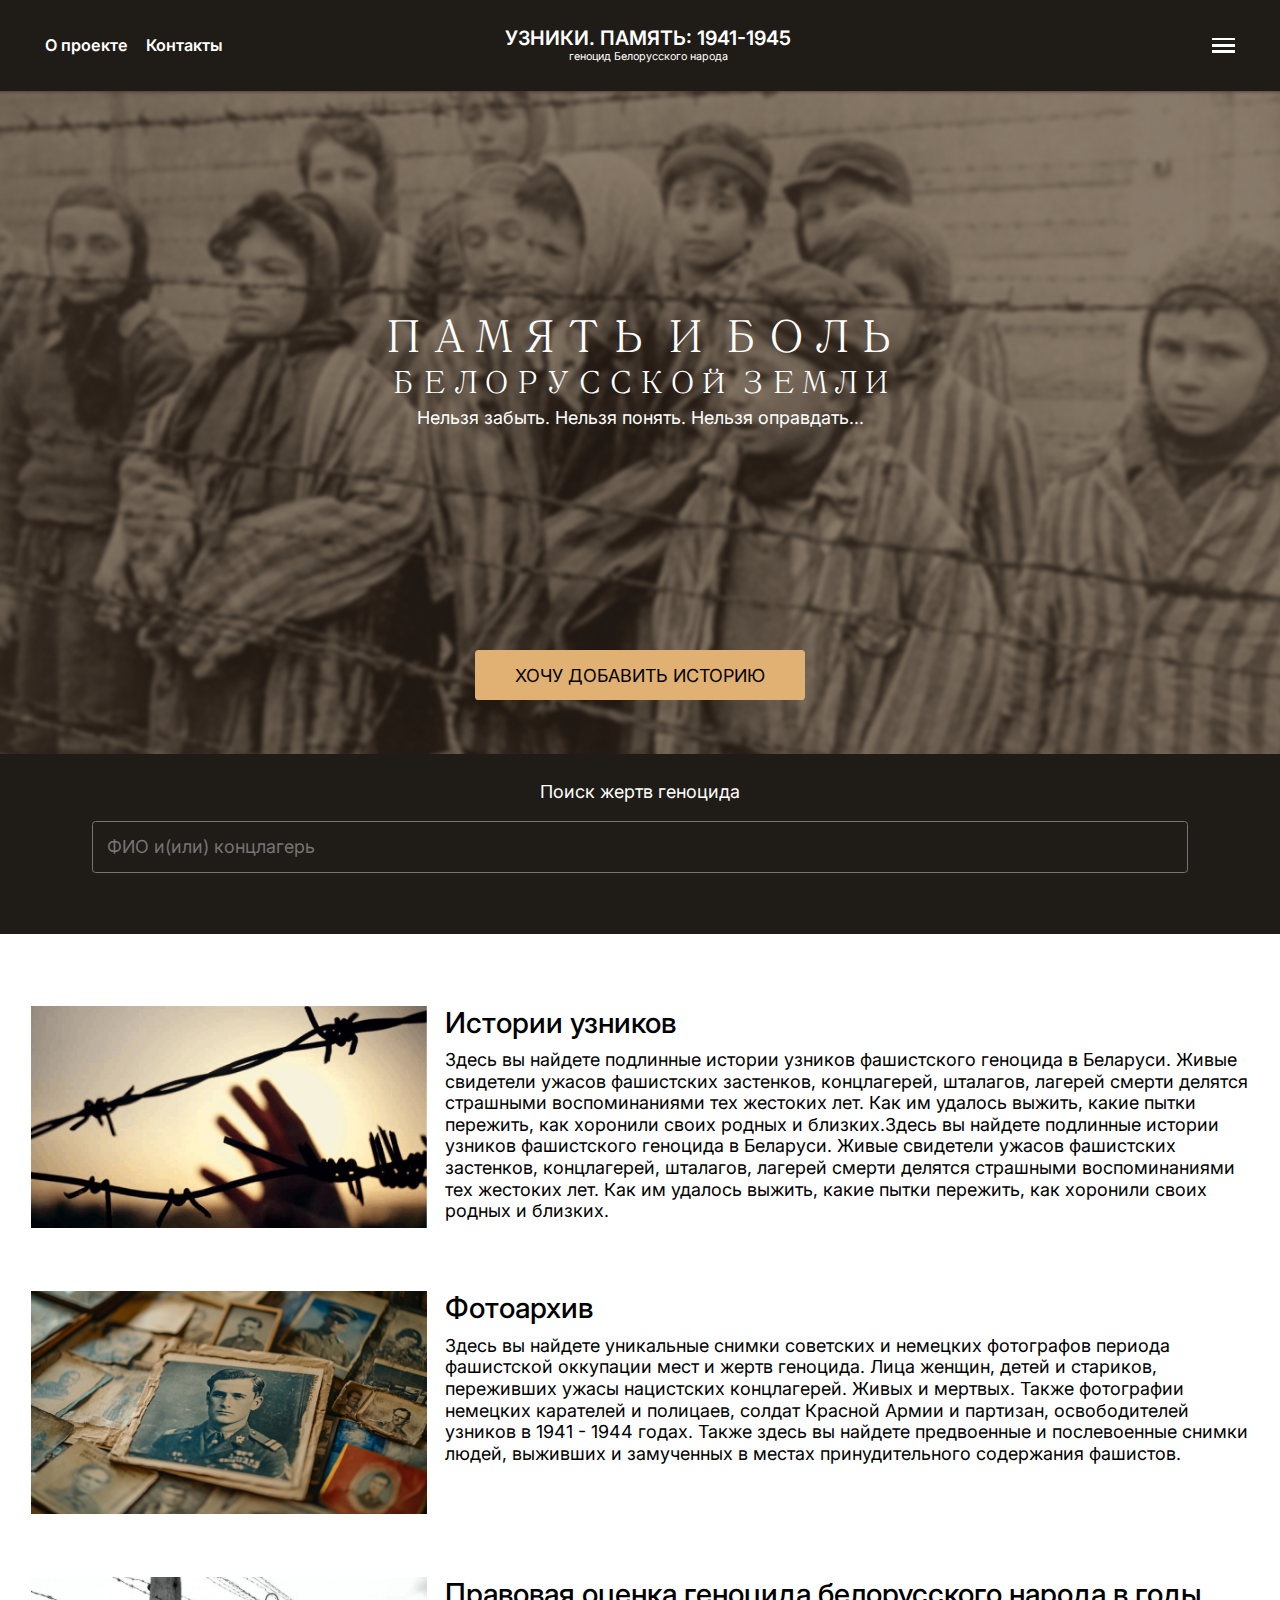
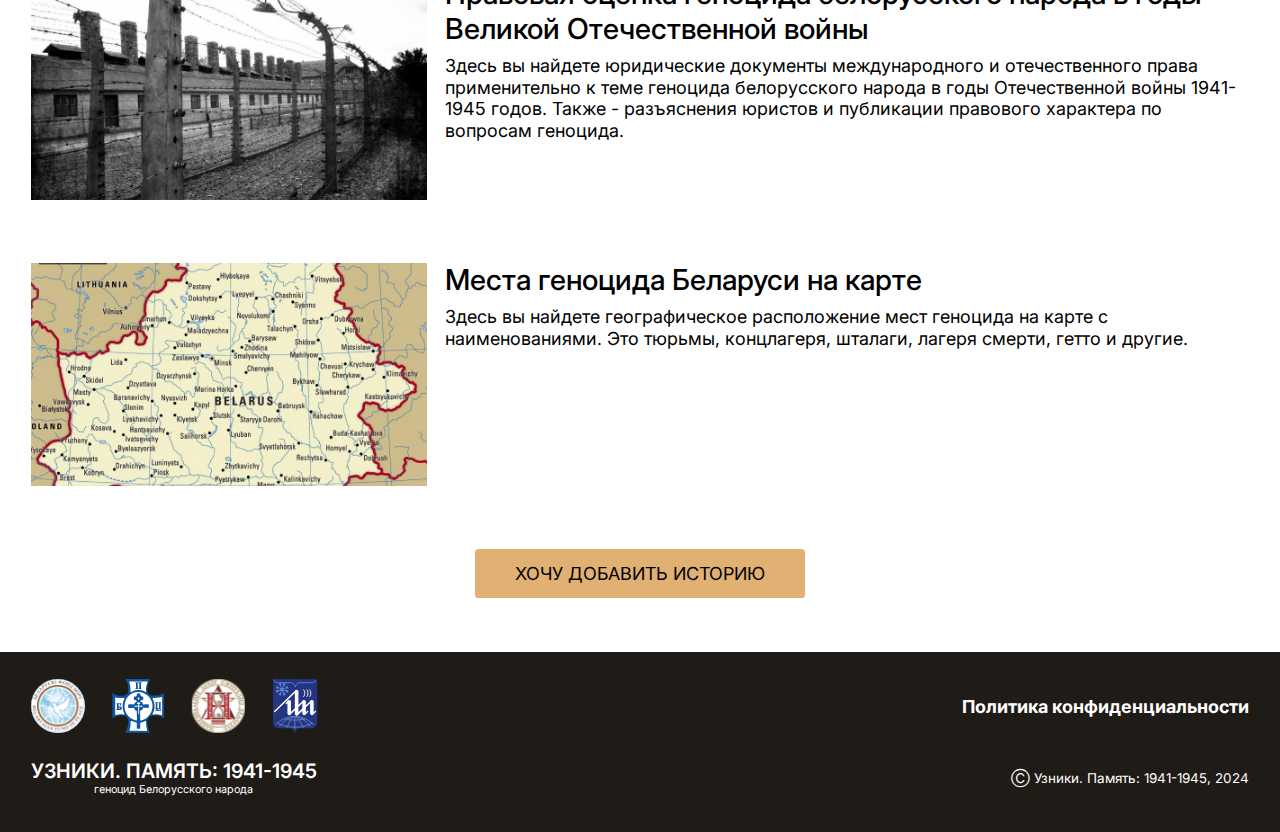
==== index.html @ b66f7d0d "style: Стилизована страница узника" ====
<!DOCTYPE html>
<html lang="ru">

<head>
    <meta charset="UTF-8">
    <meta name="viewport" content="width=device-width, initial-scale=1.0">
    <title>Узники</title>
    <link rel="stylesheet" href="styles/reset.css">
    <link rel="stylesheet" href="styles/index.css">
</head>

<body>
    <div id="menu" class="menu">
        <div class="menu__container container">
            <button id="menuButton_close" class="menu__menuButton menuButton" onclick="document.getElementById('menu').classList.remove('menu--opened')">
                <div></div>
                <div></div>
            </button>
            <nav class="menu__links">
                <a href="" class="links__item">Истории узников</a>
                <a href="" class="links__item">Фотоархив</a>
                <a href="" class="links__item">Места геноцида Беларуси на карте</a>
                <a href="" class="links__item">Правовая оценка геноцида белорусского народа в годы отечественной войны</a>
                <a href="" class="links__item links__item--mobileVisible">О проекте</a>
                <a href="" class="links__item links__item--mobileVisible">Контакты</a>
                <div class="button__container">
                    <button class="button">Хочу добавить историю</button>
                </div>
            </nav>
        </div>
    </div>
    <header>
        <div class="header__container container">
            <div class="header__links">
                <a href="" class="links__item links__item--mobileUnvisible">О проекте</a>
                <a href="" class="links__item links__item--mobileUnvisible">Контакты</a>
            </div>
            <a href="" class="header__logo logo">
                <div>УЗНИКИ. ПАМЯТЬ: 1941-1945</div>
                <div>геноцид Белорусского народа</div>
            </a>
            <button id="menuButton_open" class="header__menuButton menuButton" onclick="document.getElementById('menu').classList.add('menu--opened')">
                <div></div>
                <div></div>
                <div></div>
            </button>
        </div>
    </header>
    <main>
        <div class="main__container container">
            <div class="main__addStory">
                <div class="addStory__heading">
                    <p>Память и боль</p>
                    <p>белорусской земли</p>
                    <p>Нельзя забыть. Нельзя понять. Нельзя оправдать...</p>
                </div>
                <div class="button__container">
                    <button class="button">Хочу добавить историю</button>
                </div>
            </div>
            <form class="main__search">
                <label for="victimsSearch">Поиск жертв геноцида</label>
                <input type="text" name="victimsSearch" placeholder="ФИО и(или) концлагерь">
                <button type="submit">
                    <svg xmlns="http://www.w3.org/2000/svg" viewBox="0 0 29 27.84">
                        <path d="M22.8856 20.0324L29 25.9008L26.98 27.84L20.867 21.9702C18.5925 23.7206 15.7634 24.6727 12.8483 24.6687C5.75603 24.6687 0 19.1429 0 12.3344C0 5.52579 5.75603 0 12.8483 0C19.9405 0 25.6966 5.52579 25.6966 12.3344C25.7007 15.1329 24.709 17.8488 22.8856 20.0324ZM20.0219 19.0155C21.8337 17.2268 22.8455 14.8292 22.8414 12.3344C22.8414 7.03469 18.3688 2.74097 12.8483 2.74097C7.3278 2.74097 2.85517 7.03469 2.85517 12.3344C2.85517 17.634 7.3278 21.9277 12.8483 21.9277C15.4471 21.9317 17.9446 20.9603 19.8078 19.221L20.0219 19.0155Z" />
                    </svg>
                </button>
            </form>
            <div class="main__topics">
                <a href="" class="topics__topic">
                    <div class="topic__image">
                        <img src="images/topics/Stories.jpg" alt="Истории узников">
                    </div>
                    <div class="topic__text">
                        <div class="topic__heading">Истории узников</div>
                        <div class="topic__text">Здесь вы найдете подлинные истории узников фашистского геноцида в Беларуси. Живые свидетели ужасов фашистских застенков, концлагерей, шталагов, лагерей смерти делятся страшными воспоминаниями тех жестоких лет. Как им удалось выжить, какие пытки пережить, как хоронили своих родных и близких.Здесь вы найдете подлинные истории узников фашистского геноцида в Беларуси. Живые свидетели ужасов фашистских застенков, концлагерей, шталагов, лагерей смерти делятся страшными воспоминаниями тех жестоких лет. Как им удалось выжить, какие пытки пережить, как хоронили своих родных и близких.</div>
                    </div>
                </a>
                <a href="" class="topics__topic">
                    <div class="topic__image">
                        <img src="images/topics/Photos.jpg" alt="Истории узников">
                    </div>
                    <div class="topic__text">
                        <div class="topic__heading">Фотоархив</div>
                        <div class="topic__text">Здесь вы найдете уникальные снимки советских и немецких фотографов периода фашистской оккупации мест и жертв геноцида. Лица женщин, детей и стариков, переживших ужасы нацистских концлагерей. Живых и мертвых. Также фотографии немецких карателей и полицаев, солдат Красной Армии и партизан, освободителей узников в 1941 - 1944 годах. Также здесь вы найдете предвоенные и послевоенные снимки людей, выживших и замученных в местах принудительного содержания фашистов.</div>
                    </div>
                </a>
                <a href="" class="topics__topic">
                    <div class="topic__image">
                        <img src="images/topics/Assessment.jpg" alt="Истории узников">
                    </div>
                    <div class="topic__text">
                        <div class="topic__heading">Правовая оценка геноцида белорусского народа в годы Великой Отечественной войны</div>
                        <div class="topic__text">Здесь вы найдете юридические документы международного и отечественного права применительно к теме геноцида белорусского народа в годы Отечественной войны 1941-1945 годов. Также - разъяснения юристов и публикации правового характера по вопросам геноцида.</div>
                    </div>
                </a>
                <a href="" class="topics__topic">
                    <div class="topic__image">
                        <img src="images/topics/Places.jpg" alt="Истории узников">
                    </div>
                    <div class="topic__text">
                        <div class="topic__heading">Места геноцида Беларуси на карте</div>
                        <div class="topic__text">Здесь вы найдете географическое расположение мест геноцида на карте с наименованиями. Это тюрьмы, концлагеря, шталаги, лагеря смерти, гетто и другие.</div>
                    </div>
                </a>
                <div class="button__container">
                    <button class="button">Хочу добавить историю</button>
                </div>
            </div>
        </div>
    </main>
    <footer>
        <div class="footer__container container">
            <div class="footer__sponsors">
                <a href="" class="sponsor__item"><img src="images/sponsors/БФМ.svg" alt="БФМ" class="sponsor__image"></a>
                <a href="" class="sponsor__item"><img src="images/sponsors/БПЦ.svg" alt="БПЦ" class="sponsor__image"></a>
                <a href="" class="sponsor__item"><img src="images/sponsors/НАРБ.svg" alt="НАРБ" class="sponsor__image"></a>
                <a href="" class="sponsor__item"><img src="images/sponsors/БГУИР.svg" alt="БГУИР" class="sponsor__image"></a>
            </div>
            <a href="" class="footer__privacyPolicy">Политика конфиденциальности</a>
            <a href="" class="footer__logo logo">
                <div>УЗНИКИ. ПАМЯТЬ: 1941-1945</div>
                <div>геноцид Белорусского народа</div>
            </a>
            <div class="footer__copyright">Ⓒ Узники. Память: 1941-1945, 2024</div>
        </div>
    </footer>
</body>

</html>
---- styles/index.css ----
@font-face {
    font-family: 'Inter';
    font-style: normal;
    font-weight: 100 900;
    font-display: swap;
    src: url('../fonts/Inter-VariableFont.woff2') format('woff2');
    src: url('../fonts/Inter-VariableFont.woff2') format('woff');
    src: url('../fonts/Inter-VariableFont.woff2') format('truetype');
}

@font-face {
    font-family: 'Adobe Song Std';
    font-style: normal;
    font-weight: 300;
    font-display: swap;
    src: url('../fonts/AdobeSongStd-Light.woff2') format('woff2');
    src: url('../fonts/AdobeSongStd-Light.woff2') format('woff');
    src: url('../fonts/AdobeSongStd-Light.woff2') format('truetype');
}

:root {
    font-size: 20px;
    line-height: 1.2;
    font-family: "Inter", serif;
}

body {
    position: relative;
    display: flex;
    flex-direction: column;
}

.container {
    max-width: 1920px;
    margin: 0 auto;
}

.menu {
    position: fixed;
    z-index: 20;
    top: 0;
    left: 101vw;
    width: 100%;
    height: 100%;
    background-color: #1F1B16;
    transition: left 300ms;
    overflow-x: auto;
}

.menu--opened {
    left: 0;
}

.menu__container {
    position: relative;
    padding: 6.8rem 9rem;
    font-size: 1.6rem;
    font-weight: 600;
    text-transform: uppercase;
    color: #FFFFFF;
}

.menuButton {
    width: 2.25rem;
    height: 1.85rem;
    display: flex;
    flex-direction: column;
    justify-content: center;
    align-items: center;
    cursor: pointer;
}

.menuButton>div {
    background-color: #FFFFFF;
    transition: background-color 150ms;
}

.menuButton:hover>div {
    background-color: #E0B172;
}

.menu__menuButton {
    position: absolute;
    top: 1.6rem;
    right: 2rem;
}

.menu__menuButton>div {
    position: absolute;
    height: 0.15rem;
    width: 1.25rem;
}

.menu__menuButton>div:first-child {
    transform: rotate(45deg);
}

.menu__menuButton>div:last-child {
    transform: rotate(-45deg);
}

.menu__links {
    display: flex;
    flex-basis: 23%;
    flex-direction: column;
    row-gap: 0.5rem;
}

.menu__links .links__item {
    padding: 1rem;
}

.links__item--mobileVisible {
    display: none;
}

.button__container {
    display: flex;
    justify-content: center;
}

.menu__links .button__container {
    padding: 2.25rem 1rem 0 1rem;
    justify-content: start;
}

.button {
    padding: 0.8rem 2.2rem;
    font-size: 1rem;
    text-transform: uppercase;
    border-radius: 0.2rem;
    background-color: #E0B172;
    transition: background-color 150ms;
}

.button:hover {
    background-color: #FCA32B;
}

.links__item,
.logo,
.footer__privacyPolicy {
    transition: color 150ms;
}

.links__item:hover,
.logo:hover,
.footer__privacyPolicy:hover {
    color: #E0B172;
}

header {
    position: fixed;
    z-index: 10;
    width: 100%;
    background-color: #1F1B16;
}

.header__container {
    padding: 0 2rem;
    display: flex;
    justify-content: space-between;
    align-items: center;
    color: #FFFFFF;
}

.header__links {
    display: flex;
    justify-content: center;
    align-items: center;
    font-size: 0.9rem;
    font-weight: 600;
}

.header__links .links__item {
    padding: 0.5rem;
}

.logo {
    text-align: center;
}

.header__logo {
    padding: 1.5rem;
}

.logo>div:first-child {
    font-size: 1.1rem;
    font-weight: 600;
}

.logo>div:last-child {
    font-size: 0.6rem;
}

.header__menuButton {
    margin: 0 0 0 7.725rem;
    padding: 0.5rem;
    row-gap: 0.2rem;
}

.header__menuButton>div {
    height: 0.15rem;
    width: 100%;
}

main {
    flex-grow: 1;
}

.main__container {
    margin-top: 5.04rem;
    /* header height = 1.5rem + (1.1 + 0.6) * 1.2rem + 1.5rem = 5.04rem */
}

.main__addStory {
    height: calc(100vh - 13.14rem);
    /* .addStory height = 100vh - header height - .main__search height = 100vh - 1.5rem - (1.1 + 0.6) * 1.2rem - 1.5rem - 1.5rem - 1.2rem - 1rem - 0.05rem - 0.8rem - 1.2rem - 0.8rem - 0.05rem - 1.5rem = 100vh - 13.14rem */
    padding: 0 0 4rem 0;
    display: flex;
    flex-direction: column;
    background-image: url('../images/addStory_background.jpg');
    background-position: center;
    background-repeat: no-repeat;
    background-size: cover;
}

.addStory__heading {
    width: 100%;
    height: 100%;
    display: flex;
    flex-direction: column;
    justify-content: center;
    align-items: center;
    text-align: center;
    color: #FFFFFF;
}

.addStory__heading p:nth-child(1) {
    font-family: 'Adobe Song Std', serif;
    font-size: 2.5rem;
    font-weight: 300;
    text-transform: uppercase;
}

.addStory__heading p:nth-child(2) {
    font-family: 'Adobe Song Std', serif;
    font-size: 1.7rem;
    font-weight: 300;
    text-transform: uppercase;
}

.addStory__heading p:nth-child(3) {
    margin: 0.25rem 0 0 0;
    font-family: 'Inter', sans-serif;
}

.main__search {
    position: relative;
    padding: 1.5rem 2.5rem;
    display: flex;
    flex-direction: column;
    align-items: center;
    row-gap: 1rem;
    background-color: #1F1B16;
}

.main__search label {
    color: #FFFFFF;
}

.main__search input[type="text"] {
    width: 80%;
    padding: 0.8rem;
    font-size: 1rem;
    color: #FFFFFF;
    background-color: #1F1B16;
    border: 0.05rem solid #757575;
    border-radius: 0.2rem;
    transition: border-color 300ms;
}

.main__search input[type="text"]:focus {
    border-color: #FFFFFF;
}

.main__search input[type="submit"] svg {
    width: 1.25rem;
    height: 1.25rem;
}

.main__topics {
    padding: 5rem 2.5rem 4rem;
    display: flex;
    flex-direction: column;
    row-gap: 4rem;
}

.topic__image img {
    width: 100%;
    max-width: 22rem;
    aspect-ratio: 16 / 9;
    margin: 0 2rem 1rem 0;
    object-fit: cover;
    float: left;
}

.topics__topic:hover .topic__heading {
    text-decoration: underline;
}

.topic__heading {
    font-size: 1.6rem;
    font-weight: 500;
    margin: 0 0 1rem 0;
}

footer {
    background-color: #1F1B16;
}

.footer__container {
    padding: 1.5rem 2.5rem;
    display: grid;
    grid-template-rows: repeat(2, 1fr);
    grid-template-columns: repeat(2, 1fr);
    align-items: center;
    row-gap: 1rem;
    color: #FFFFFF;
}

.footer__sponsors {
    display: flex;
    column-gap: 1.5rem;
}

.sponsor__item:nth-child(1) {
    border-radius: 50%;
    background-color: #FFFFFF;
}

.sponsor__item {
    height: 3rem;
}

.sponsor__item img {
    height: 100%;
    object-fit: contain;
}

.footer__privacyPolicy {
    justify-self: end;
    text-align: end;
    font-weight: 700;
}

.footer__logo {
    justify-self: start;
}

.footer__copyright {
    justify-self: end;
    font-size: 0.75rem;
    text-align: end;
}

@media screen and (max-width: 1560px) {
    :root {
        font-size: 18px;
    }

    .menu__container {
        padding: 5.8rem 6rem;
        font-size: 1.4rem;
    }

    .menu__links {
        row-gap: 0.25rem;
    }

    .main__addStory {
        padding: 0 0 3rem 0;
    }

    .main__search {
        padding: 1.5rem 1.7rem;
    }

    .main__search input[type="text"] {
        width: 90%;
    }

    .main__topics {
        padding: 4rem 1.7rem 3rem;
        row-gap: 3rem;
    }

    .topic__image img {
        margin: 0 1rem 0.5rem 0;
    }

    .topic__heading {
        margin: 0 0 0.5rem 0;
    }

    .footer__container {
        padding: 1.5rem 1.7rem;
    }
}

@media screen and (max-width: 1024px) {
    :root {
        font-size: 16px;
    }

    .menu__container {
        padding: 4.8rem 3rem;
        font-size: 1.2rem;
    }

    .main__addStory {
        padding: 0 0 2.5rem 0;
    }

    .main__search {
        padding: 1.5rem 1rem;
    }

    .main__search input[type="text"] {
        width: 100%;
    }

    .menu__links {
        row-gap: 0;
    }

    .main__topics {
        padding: 2.5rem 1rem;
        row-gap: 2.5rem;
    }

    .footer__container {
        padding: 1.5rem 1rem;
    }
}

@media screen and (max-width: 768px) {
    .menu__container {
        padding: 3.8rem 0;
    }

    .header__links {
        width: 2.25rem;
    }

    .links__item--mobileVisible {
        display: block;
    }

    .links__item--mobileUnvisible {
        display: none;
    }

    .header__menuButton {
        margin: 0;
    }

    .topic__image {
        display: flex;
        justify-content: center;
    }

    .topic__image img {
        float: unset;
        margin: 0 0 0.5rem 0;
    }

    .topic__heading {
        margin: 0 0 0.5rem 0;
        text-align: center;
    }

    .footer__container {
        display: flex;
        flex-direction: column;
    }
}

@media screen and (max-width: 440px) {
    .main__container {
        margin: 6.24rem 0 0 0;
    }

    .main__addStory {
        height: calc(100vh - 14.34rem);
    }
}
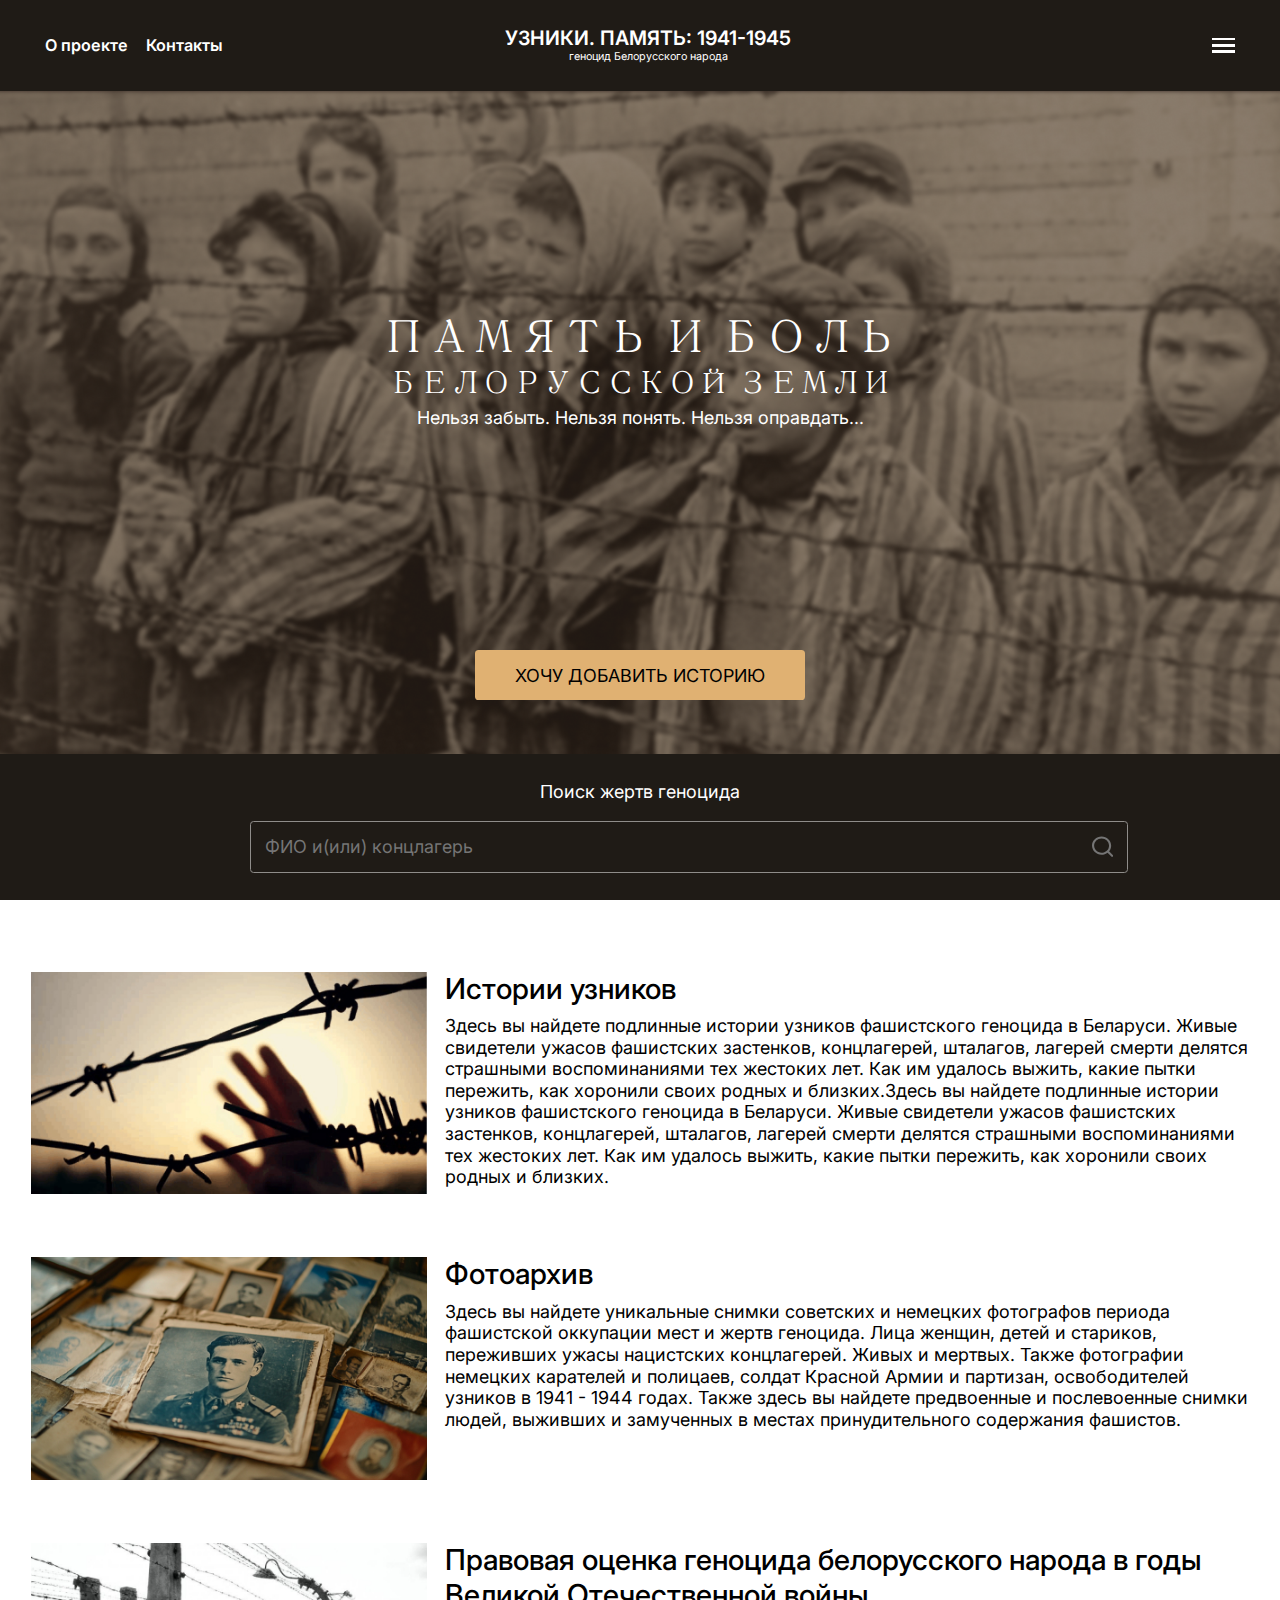
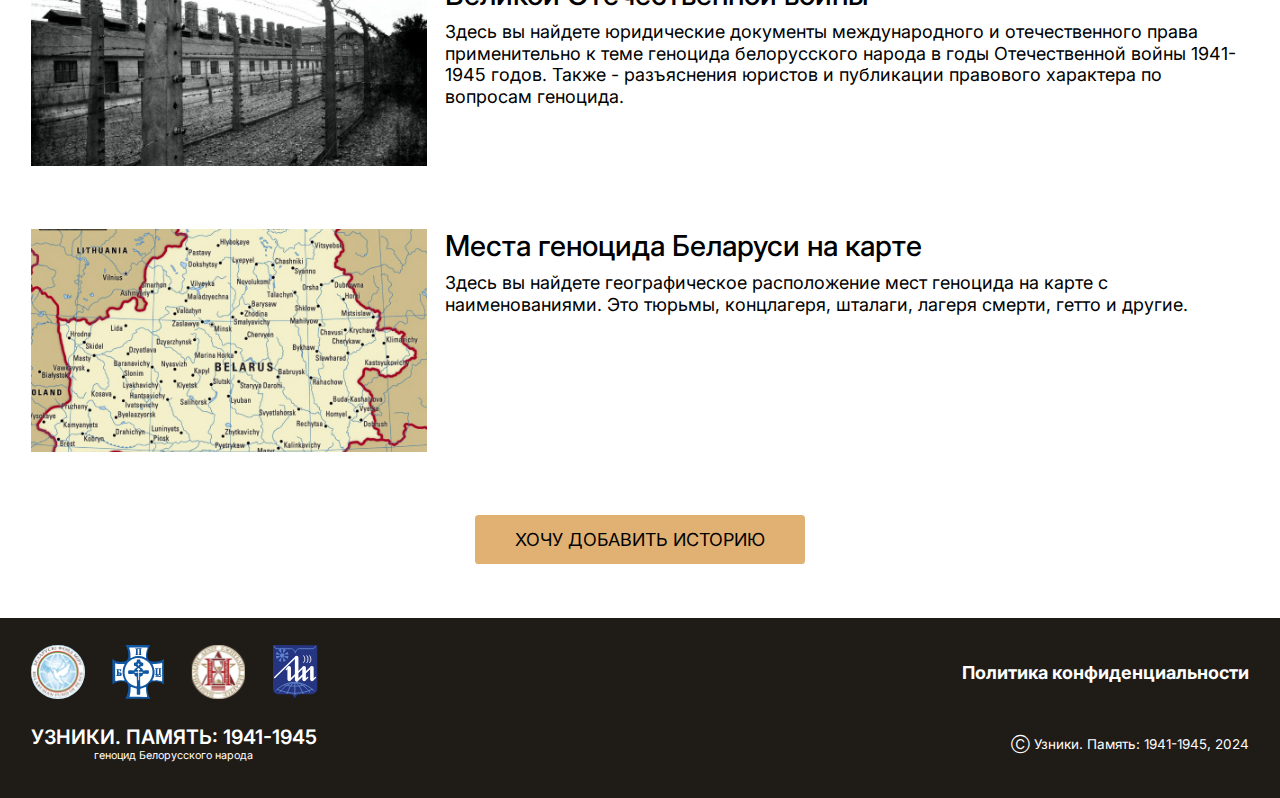
==== commit a5f21717: "feat: Добавлен блок загрузки фото в форме" ====
--- a/index.html
+++ b/index.html
@@ -7,6 +7,7 @@
     <title>Узники</title>
     <link rel="stylesheet" href="styles/reset.css">
     <link rel="stylesheet" href="styles/index.css">
+    <link rel="stylesheet" href="styles/default.css">
 </head>
 
 <body>
@@ -23,7 +24,7 @@
                 <a href="" class="links__item">Правовая оценка геноцида белорусского народа в годы отечественной войны</a>
                 <a href="" class="links__item links__item--mobileVisible">О проекте</a>
                 <a href="" class="links__item links__item--mobileVisible">Контакты</a>
-                <div class="button__container">
+                <div class="button-container">
                     <button class="button">Хочу добавить историю</button>
                 </div>
             </nav>
@@ -54,18 +55,20 @@
                     <p>белорусской земли</p>
                     <p>Нельзя забыть. Нельзя понять. Нельзя оправдать...</p>
                 </div>
-                <div class="button__container">
+                <div class="button-container">
                     <button class="button">Хочу добавить историю</button>
                 </div>
             </div>
             <form class="main__search">
                 <label for="victimsSearch">Поиск жертв геноцида</label>
-                <input type="text" name="victimsSearch" placeholder="ФИО и(или) концлагерь">
-                <button type="submit">
-                    <svg xmlns="http://www.w3.org/2000/svg" viewBox="0 0 29 27.84">
-                        <path d="M22.8856 20.0324L29 25.9008L26.98 27.84L20.867 21.9702C18.5925 23.7206 15.7634 24.6727 12.8483 24.6687C5.75603 24.6687 0 19.1429 0 12.3344C0 5.52579 5.75603 0 12.8483 0C19.9405 0 25.6966 5.52579 25.6966 12.3344C25.7007 15.1329 24.709 17.8488 22.8856 20.0324ZM20.0219 19.0155C21.8337 17.2268 22.8455 14.8292 22.8414 12.3344C22.8414 7.03469 18.3688 2.74097 12.8483 2.74097C7.3278 2.74097 2.85517 7.03469 2.85517 12.3344C2.85517 17.634 7.3278 21.9277 12.8483 21.9277C15.4471 21.9317 17.9446 20.9603 19.8078 19.221L20.0219 19.0155Z" />
-                    </svg>
-                </button>
+                <div class="search-container">
+                    <input class="textInput textInput--dark" type="text" name="victimsSearch" placeholder="ФИО и(или) концлагерь" style="padding-right:2.8rem;">
+                    <button type="submit">
+                        <svg xmlns="http://www.w3.org/2000/svg" viewBox="0 0 29 27.84">
+                            <path d="M22.8856 20.0324L29 25.9008L26.98 27.84L20.867 21.9702C18.5925 23.7206 15.7634 24.6727 12.8483 24.6687C5.75603 24.6687 0 19.1429 0 12.3344C0 5.52579 5.75603 0 12.8483 0C19.9405 0 25.6966 5.52579 25.6966 12.3344C25.7007 15.1329 24.709 17.8488 22.8856 20.0324ZM20.0219 19.0155C21.8337 17.2268 22.8455 14.8292 22.8414 12.3344C22.8414 7.03469 18.3688 2.74097 12.8483 2.74097C7.3278 2.74097 2.85517 7.03469 2.85517 12.3344C2.85517 17.634 7.3278 21.9277 12.8483 21.9277C15.4471 21.9317 17.9446 20.9603 19.8078 19.221L20.0219 19.0155Z" />
+                        </svg>
+                    </button>
+                </div>
             </form>
             <div class="main__topics">
                 <a href="" class="topics__topic">
@@ -104,7 +107,7 @@
                         <div class="topic__text">Здесь вы найдете географическое расположение мест геноцида на карте с наименованиями. Это тюрьмы, концлагеря, шталаги, лагеря смерти, гетто и другие.</div>
                     </div>
                 </a>
-                <div class="button__container">
+                <div class="button-container">
                     <button class="button">Хочу добавить историю</button>
                 </div>
             </div>
--- a/styles/index.css
+++ b/styles/index.css
@@ -114,12 +114,12 @@
     display: none;
 }
 
-.button__container {
+.button-container {
     display: flex;
     justify-content: center;
 }
 
-.menu__links .button__container {
+.menu__links .button-container {
     padding: 2.25rem 1rem 0 1rem;
     justify-content: start;
 }
@@ -130,6 +130,7 @@
     text-transform: uppercase;
     border-radius: 0.2rem;
     background-color: #E0B172;
+    cursor: pointer;
     transition: background-color 150ms;
 }
 
@@ -269,24 +270,55 @@
     color: #FFFFFF;
 }
 
-.main__search input[type="text"] {
+.search-container {
+    position: relative;
     width: 80%;
-    padding: 0.8rem;
+    display: flex;
+    justify-content: end;
+    align-items: center;
+}
+
+.textInput {
+    width: 100%;
+    padding: 0.8rem 0.8rem 0.8rem 0.8rem;
     font-size: 1rem;
+    border: 0.05rem solid #8F8D8A;
+    border-radius: 0.2rem;
+    resize: none;
+    transition: box-shadow 150ms;
+}
+
+.textInput--light {
+    color: #000000;
+    background-color: #FFFFFF;
+}
+
+.textInput--dark {
     color: #FFFFFF;
     background-color: #1F1B16;
-    border: 0.05rem solid #757575;
-    border-radius: 0.2rem;
-    transition: border-color 300ms;
-}
-
-.main__search input[type="text"]:focus {
-    border-color: #FFFFFF;
-}
-
-.main__search input[type="submit"] svg {
-    width: 1.25rem;
-    height: 1.25rem;
+}
+
+.textInput:focus {
+    box-shadow: 0 0 0 0.1rem #E0B172;
+}
+
+.search-container button[type="submit"] {
+    position: absolute;
+    right: 0;
+    height: 2.8rem;
+    width: 2.8rem;
+    padding: 0.8rem;
+}
+
+.search-container button[type="submit"]>svg {
+    height: 100%;
+    width: 100%;
+    fill: #757575;
+    transition: fill 150ms;
+}
+
+.search-container button[type="submit"]:hover>svg {
+    fill: #E0B172;
 }
 
 .main__topics {
@@ -494,4 +526,18 @@
     .main__addStory {
         height: calc(100vh - 14.34rem);
     }
+}
+
+h1 {
+    font-family: 'Adobe Song Std', serif;
+    font-size: 2.5rem;
+    font-weight: 300;
+    text-transform: uppercase;
+}
+
+h3 {
+    font-family: 'Inter', sans-serif;
+    font-size: 2rem;
+    font-weight: 300;
+    text-transform: uppercase;
 }--- a/styles/default.css
+++ b/styles/default.css
@@ -0,0 +1,39 @@
+.width-100per {
+    width: 100%;
+}
+
+.width-50per {
+    width: 50%;
+}
+
+.width-33per {
+    width: 33%;
+}
+
+.d-flex {
+    display: flex;
+}
+
+.align-items-center {
+    align-items: center;
+}
+
+.flex-column {
+    flex-direction: column;
+}
+
+.row-gap-0-75rem {
+    row-gap: 0.75rem;
+}
+
+.col-gap-1-0rem {
+    column-gap: 1rem;
+}
+
+.text-center {
+    text-align: center;
+}
+
+.text-red {
+    color: red;
+}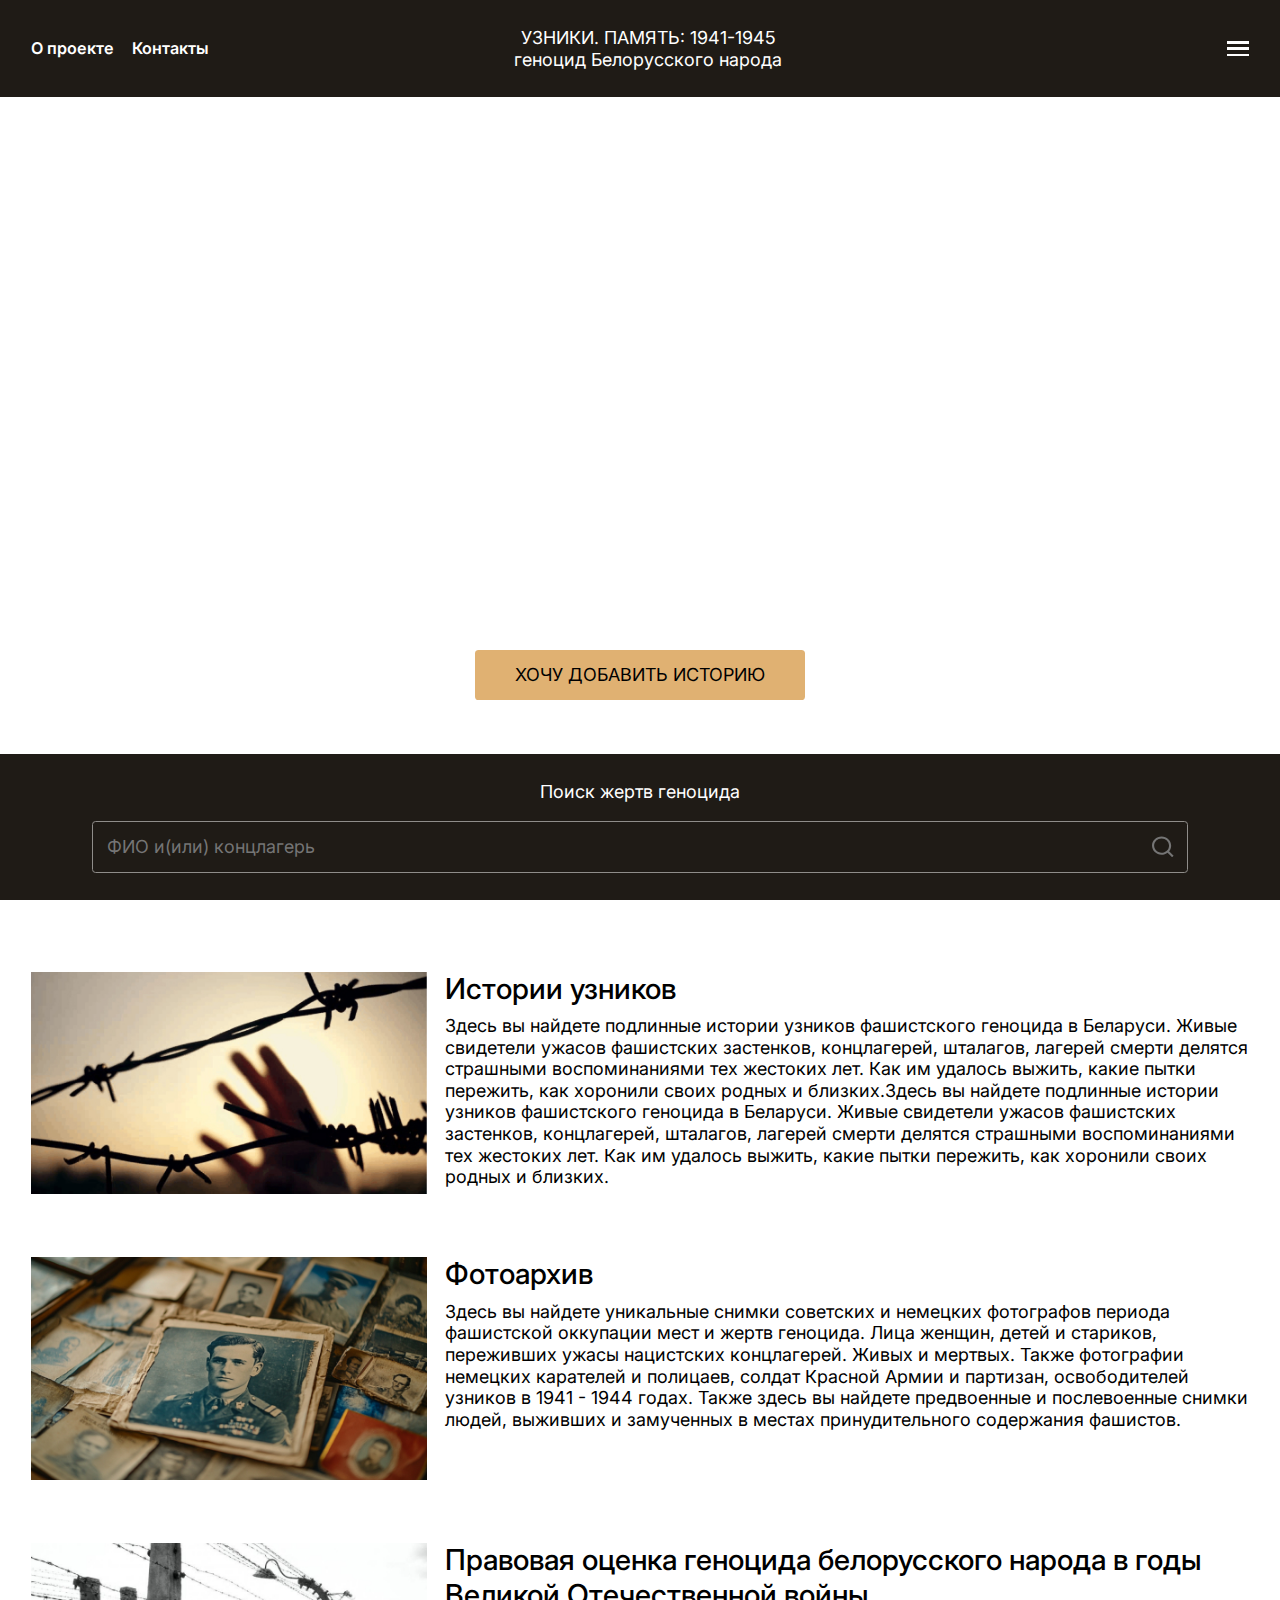
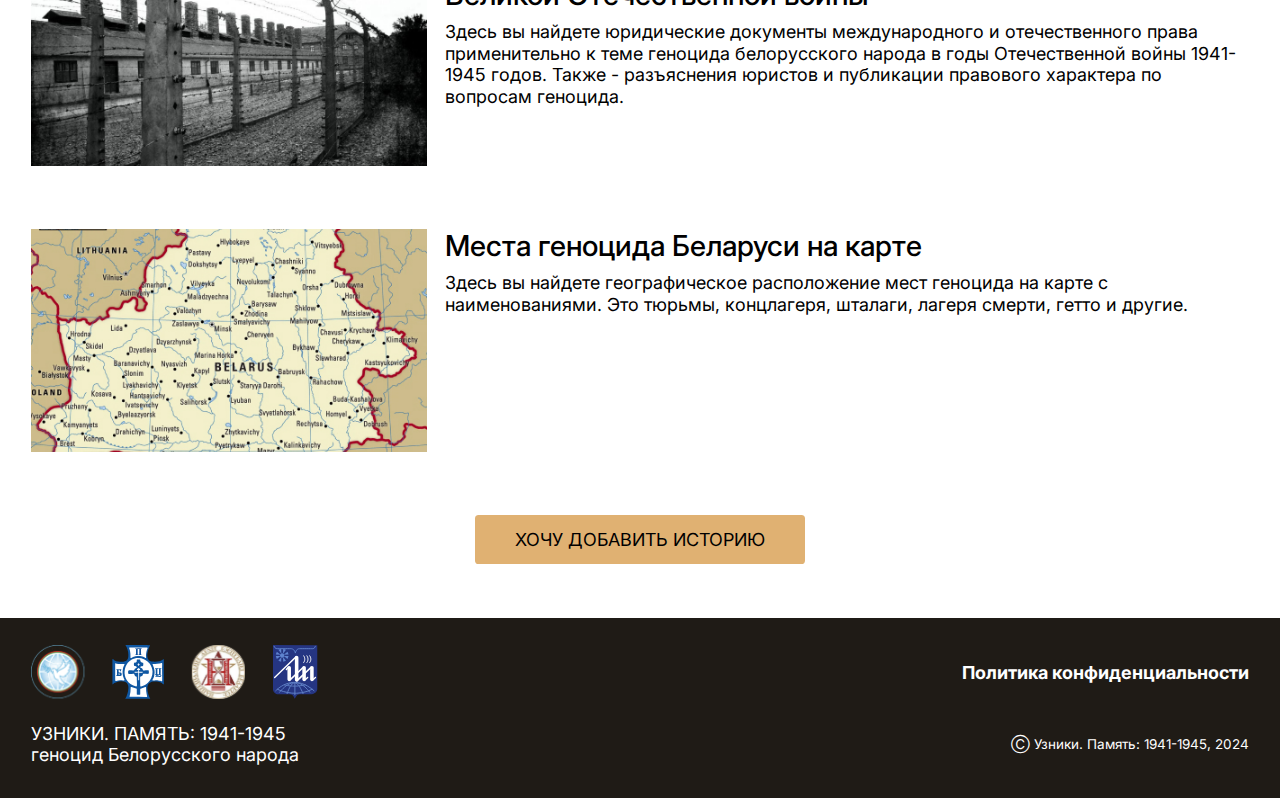
==== commit ff95a128: "style: Правки стилей" ====
--- a/index.html
+++ b/index.html
@@ -56,13 +56,13 @@
                     <p>Нельзя забыть. Нельзя понять. Нельзя оправдать...</p>
                 </div>
                 <div class="button-container">
-                    <button class="button">Хочу добавить историю</button>
+                    <a href="" class="button">Хочу добавить историю</a>
                 </div>
             </div>
             <form class="main__search">
                 <label for="victimsSearch">Поиск жертв геноцида</label>
                 <div class="search-container">
-                    <input class="textInput textInput--dark" type="text" name="victimsSearch" placeholder="ФИО и(или) концлагерь" style="padding-right:2.8rem;">
+                    <input class="textInput textInput--dark" type="text" name="victimsSearch" id="victimsSearch" placeholder="ФИО и(или) концлагерь" style="padding-right:2.8rem;">
                     <button type="submit">
                         <svg xmlns="http://www.w3.org/2000/svg" viewBox="0 0 29 27.84">
                             <path d="M22.8856 20.0324L29 25.9008L26.98 27.84L20.867 21.9702C18.5925 23.7206 15.7634 24.6727 12.8483 24.6687C5.75603 24.6687 0 19.1429 0 12.3344C0 5.52579 5.75603 0 12.8483 0C19.9405 0 25.6966 5.52579 25.6966 12.3344C25.7007 15.1329 24.709 17.8488 22.8856 20.0324ZM20.0219 19.0155C21.8337 17.2268 22.8455 14.8292 22.8414 12.3344C22.8414 7.03469 18.3688 2.74097 12.8483 2.74097C7.3278 2.74097 2.85517 7.03469 2.85517 12.3344C2.85517 17.634 7.3278 21.9277 12.8483 21.9277C15.4471 21.9317 17.9446 20.9603 19.8078 19.221L20.0219 19.0155Z" />
@@ -71,37 +71,29 @@
                 </div>
             </form>
             <div class="main__topics">
-                <a href="" class="topics__topic">
-                    <div class="topic__image">
-                        <img src="images/topics/Stories.jpg" alt="Истории узников">
-                    </div>
+                <a href="" class="topics__item">
+                    <img class="topic__image" src="images/topics/Stories.jpg" alt="Истории узников">
                     <div class="topic__text">
                         <div class="topic__heading">Истории узников</div>
                         <div class="topic__text">Здесь вы найдете подлинные истории узников фашистского геноцида в Беларуси. Живые свидетели ужасов фашистских застенков, концлагерей, шталагов, лагерей смерти делятся страшными воспоминаниями тех жестоких лет. Как им удалось выжить, какие пытки пережить, как хоронили своих родных и близких.Здесь вы найдете подлинные истории узников фашистского геноцида в Беларуси. Живые свидетели ужасов фашистских застенков, концлагерей, шталагов, лагерей смерти делятся страшными воспоминаниями тех жестоких лет. Как им удалось выжить, какие пытки пережить, как хоронили своих родных и близких.</div>
                     </div>
                 </a>
-                <a href="" class="topics__topic">
-                    <div class="topic__image">
-                        <img src="images/topics/Photos.jpg" alt="Истории узников">
-                    </div>
+                <a href="" class="topics__item">
+                    <img class="topic__image" src="images/topics/Photos.jpg" alt="Истории узников">
                     <div class="topic__text">
                         <div class="topic__heading">Фотоархив</div>
                         <div class="topic__text">Здесь вы найдете уникальные снимки советских и немецких фотографов периода фашистской оккупации мест и жертв геноцида. Лица женщин, детей и стариков, переживших ужасы нацистских концлагерей. Живых и мертвых. Также фотографии немецких карателей и полицаев, солдат Красной Армии и партизан, освободителей узников в 1941 - 1944 годах. Также здесь вы найдете предвоенные и послевоенные снимки людей, выживших и замученных в местах принудительного содержания фашистов.</div>
                     </div>
                 </a>
-                <a href="" class="topics__topic">
-                    <div class="topic__image">
-                        <img src="images/topics/Assessment.jpg" alt="Истории узников">
-                    </div>
+                <a href="" class="topics__item">
+                    <img class="topic__image" src="images/topics/Assessment.jpg" alt="Истории узников">
                     <div class="topic__text">
                         <div class="topic__heading">Правовая оценка геноцида белорусского народа в годы Великой Отечественной войны</div>
                         <div class="topic__text">Здесь вы найдете юридические документы международного и отечественного права применительно к теме геноцида белорусского народа в годы Отечественной войны 1941-1945 годов. Также - разъяснения юристов и публикации правового характера по вопросам геноцида.</div>
                     </div>
                 </a>
-                <a href="" class="topics__topic">
-                    <div class="topic__image">
-                        <img src="images/topics/Places.jpg" alt="Истории узников">
-                    </div>
+                <a href="" class="topics__item">
+                    <img class="topic__image" src="images/topics/Places.jpg" alt="Истории узников">
                     <div class="topic__text">
                         <div class="topic__heading">Места геноцида Беларуси на карте</div>
                         <div class="topic__text">Здесь вы найдете географическое расположение мест геноцида на карте с наименованиями. Это тюрьмы, концлагеря, шталаги, лагеря смерти, гетто и другие.</div>
--- a/styles/index.css
+++ b/styles/index.css
@@ -9,13 +9,13 @@
 }
 
 @font-face {
-    font-family: 'Adobe Song Std';
+    font-family: 'Bona Nova';
     font-style: normal;
     font-weight: 300;
     font-display: swap;
-    src: url('../fonts/AdobeSongStd-Light.woff2') format('woff2');
-    src: url('../fonts/AdobeSongStd-Light.woff2') format('woff');
-    src: url('../fonts/AdobeSongStd-Light.woff2') format('truetype');
+    src: url('../fonts/BonaNova-Regular.woff2') format('woff2');
+    src: url('../fonts/BonaNova-Regular.woff2') format('woff');
+    src: url('../fonts/BonaNova-Regular.woff2') format('truetype');
 }
 
 :root {
@@ -28,6 +28,27 @@
     position: relative;
     display: flex;
     flex-direction: column;
+}
+
+h1 {
+    font-family: 'Bona Nova', serif;
+    font-size: 2rem;
+    font-weight: 300;
+    text-transform: uppercase;
+}
+
+h2 {
+    font-family: 'Inter', sans-serif;
+    font-size: 1.8rem;
+    font-weight: 300;
+    text-transform: uppercase;
+}
+
+h3 {
+    font-family: 'Inter', sans-serif;
+    font-size: 1.6rem;
+    font-weight: 300;
+    text-transform: uppercase;
 }
 
 .container {
@@ -126,8 +147,12 @@
 
 .button {
     padding: 0.8rem 2.2rem;
+    font-family: 'Inter', sans-serif;
     font-size: 1rem;
+    font-weight: 400;
     text-transform: uppercase;
+    white-space: nowrap;
+    color: #000000;
     border-radius: 0.2rem;
     background-color: #E0B172;
     cursor: pointer;
@@ -135,7 +160,7 @@
 }
 
 .button:hover {
-    background-color: #FCA32B;
+    background-color: #FFD59D;
 }
 
 .links__item,
@@ -185,12 +210,12 @@
     padding: 1.5rem;
 }
 
-.logo>div:first-child {
+.logo>p:nth-child(1) {
     font-size: 1.1rem;
     font-weight: 600;
 }
 
-.logo>div:last-child {
+.logo>p:nth-child(2) {
     font-size: 0.6rem;
 }
 
@@ -220,7 +245,7 @@
     padding: 0 0 4rem 0;
     display: flex;
     flex-direction: column;
-    background-image: url('../images/addStory_background.jpg');
+    background-image: url('../images/index/heading/heading.jpg');
     background-position: center;
     background-repeat: no-repeat;
     background-size: cover;
@@ -237,22 +262,24 @@
     color: #FFFFFF;
 }
 
-.addStory__heading p:nth-child(1) {
-    font-family: 'Adobe Song Std', serif;
-    font-size: 2.5rem;
+.addStory__heading p:nth-child(1),
+.addStory__heading p:nth-child(2) {
+    font-family: 'Bona Nova', serif;
     font-weight: 300;
     text-transform: uppercase;
+    letter-spacing: 0.07em;
+}
+
+.addStory__heading p:nth-child(1) {
+    font-size: 3.2rem;
 }
 
 .addStory__heading p:nth-child(2) {
-    font-family: 'Adobe Song Std', serif;
-    font-size: 1.7rem;
-    font-weight: 300;
-    text-transform: uppercase;
+    font-size: 2rem;
 }
 
 .addStory__heading p:nth-child(3) {
-    margin: 0.25rem 0 0 0;
+    margin: 2rem 0 0 0;
     font-family: 'Inter', sans-serif;
 }
 
@@ -284,7 +311,7 @@
     font-size: 1rem;
     border: 0.05rem solid #8F8D8A;
     border-radius: 0.2rem;
-    resize: none;
+    resize: vertical;
     transition: box-shadow 150ms;
 }
 
@@ -300,6 +327,10 @@
 
 .textInput:focus {
     box-shadow: 0 0 0 0.1rem #E0B172;
+}
+
+.search-container .textInput {
+    padding-right: 2.8rem;
 }
 
 .search-container button[type="submit"] {
@@ -328,16 +359,17 @@
     row-gap: 4rem;
 }
 
-.topic__image img {
+.topic__image {
     width: 100%;
     max-width: 22rem;
+    display: block;
     aspect-ratio: 16 / 9;
     margin: 0 2rem 1rem 0;
     object-fit: cover;
     float: left;
 }
 
-.topics__topic:hover .topic__heading {
+.topics__item:hover .topic__heading {
     text-decoration: underline;
 }
 
@@ -366,11 +398,6 @@
     column-gap: 1.5rem;
 }
 
-.sponsor__item:nth-child(1) {
-    border-radius: 50%;
-    background-color: #FFFFFF;
-}
-
 .sponsor__item {
     height: 3rem;
 }
@@ -388,6 +415,7 @@
 
 .footer__logo {
     justify-self: start;
+    text-align: left;
 }
 
 .footer__copyright {
@@ -410,6 +438,10 @@
         row-gap: 0.25rem;
     }
 
+    .header__container {
+        padding: 0 1.2rem;
+    }
+
     .main__addStory {
         padding: 0 0 3rem 0;
     }
@@ -418,7 +450,7 @@
         padding: 1.5rem 1.7rem;
     }
 
-    .main__search input[type="text"] {
+    .search-container {
         width: 90%;
     }
 
@@ -427,7 +459,7 @@
         row-gap: 3rem;
     }
 
-    .topic__image img {
+    .topic__image {
         margin: 0 1rem 0.5rem 0;
     }
 
@@ -450,6 +482,10 @@
         font-size: 1.2rem;
     }
 
+    .header__container {
+        padding: 0 0.5rem;
+    }
+
     .main__addStory {
         padding: 0 0 2.5rem 0;
     }
@@ -458,7 +494,7 @@
         padding: 1.5rem 1rem;
     }
 
-    .main__search input[type="text"] {
+    .search-container {
         width: 100%;
     }
 
@@ -498,13 +534,8 @@
     }
 
     .topic__image {
-        display: flex;
-        justify-content: center;
-    }
-
-    .topic__image img {
         float: unset;
-        margin: 0 0 0.5rem 0;
+        margin: 0 auto 0.5rem auto;
     }
 
     .topic__heading {
@@ -516,28 +547,4 @@
         display: flex;
         flex-direction: column;
     }
-}
-
-@media screen and (max-width: 440px) {
-    .main__container {
-        margin: 6.24rem 0 0 0;
-    }
-
-    .main__addStory {
-        height: calc(100vh - 14.34rem);
-    }
-}
-
-h1 {
-    font-family: 'Adobe Song Std', serif;
-    font-size: 2.5rem;
-    font-weight: 300;
-    text-transform: uppercase;
-}
-
-h3 {
-    font-family: 'Inter', sans-serif;
-    font-size: 2rem;
-    font-weight: 300;
-    text-transform: uppercase;
 }--- a/styles/default.css
+++ b/styles/default.css
@@ -8,6 +8,10 @@
 
 .width-33per {
     width: 33%;
+}
+
+.mt-0-25rem {
+    margin-top: 0.25rem;
 }
 
 .d-flex {
@@ -26,6 +30,10 @@
     row-gap: 0.75rem;
 }
 
+.row-gap-1-25rem {
+    row-gap: 1.25rem;
+}
+
 .col-gap-1-0rem {
     column-gap: 1rem;
 }
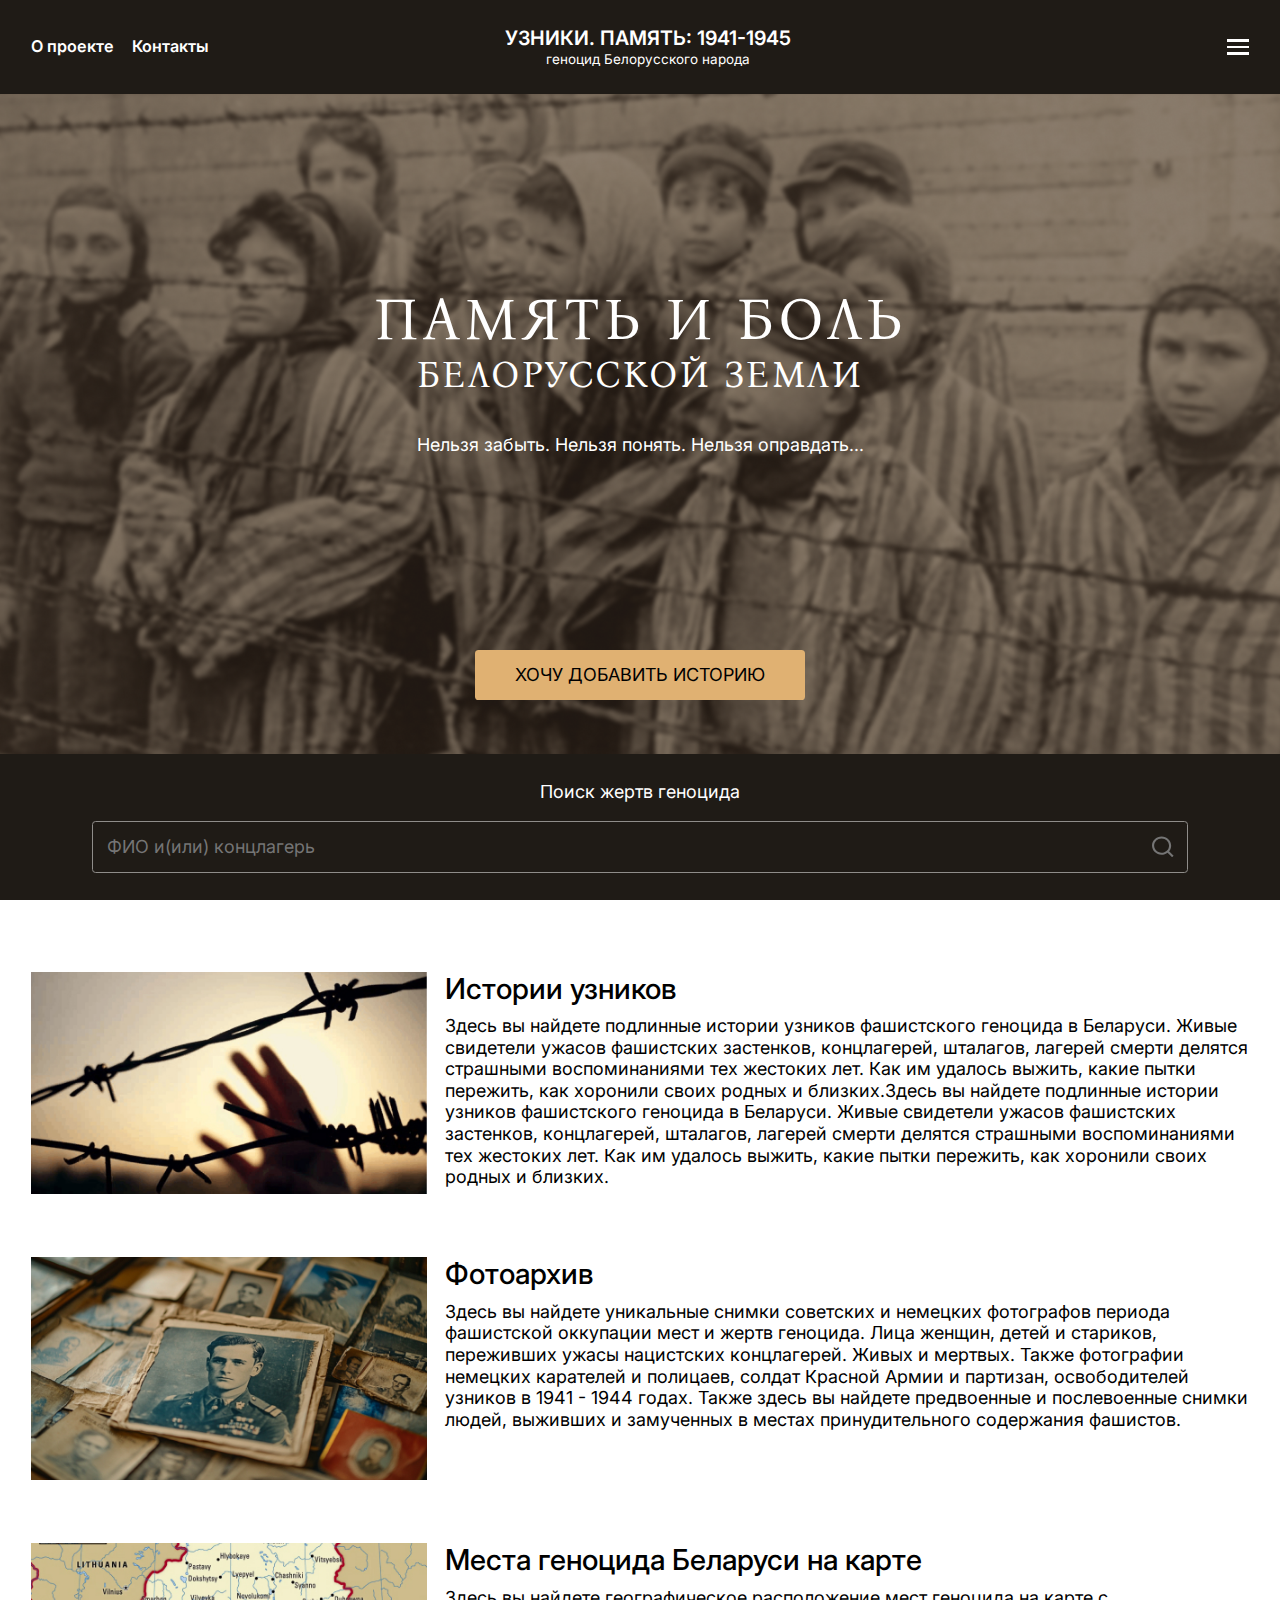
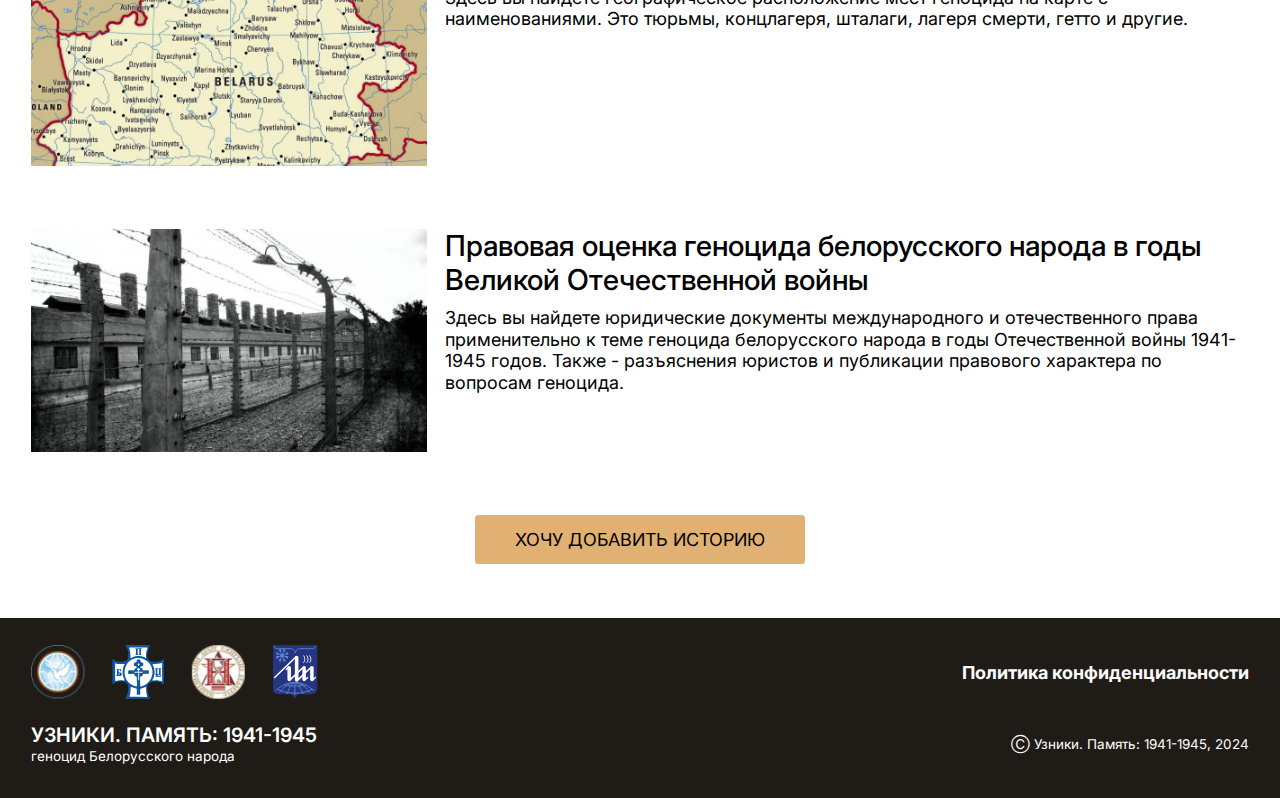
==== commit 4ecf7218: "[UZX-17] style: Увеличен размер шрифта второй строки лого" ====
--- a/index.html
+++ b/index.html
@@ -37,8 +37,8 @@
                 <a href="" class="links__item links__item--mobileUnvisible">Контакты</a>
             </div>
             <a href="" class="header__logo logo">
-                <div>УЗНИКИ. ПАМЯТЬ: 1941-1945</div>
-                <div>геноцид Белорусского народа</div>
+                <p>УЗНИКИ. ПАМЯТЬ: 1941-1945</p>
+                <p>геноцид Белорусского народа</p>
             </a>
             <button id="menuButton_open" class="header__menuButton menuButton" onclick="document.getElementById('menu').classList.add('menu--opened')">
                 <div></div>
@@ -72,31 +72,31 @@
             </form>
             <div class="main__topics">
                 <a href="" class="topics__item">
-                    <img class="topic__image" src="images/topics/Stories.jpg" alt="Истории узников">
+                    <img class="topic__image" src="images/index/topics/Stories.jpg" alt="Истории узников">
                     <div class="topic__text">
                         <div class="topic__heading">Истории узников</div>
                         <div class="topic__text">Здесь вы найдете подлинные истории узников фашистского геноцида в Беларуси. Живые свидетели ужасов фашистских застенков, концлагерей, шталагов, лагерей смерти делятся страшными воспоминаниями тех жестоких лет. Как им удалось выжить, какие пытки пережить, как хоронили своих родных и близких.Здесь вы найдете подлинные истории узников фашистского геноцида в Беларуси. Живые свидетели ужасов фашистских застенков, концлагерей, шталагов, лагерей смерти делятся страшными воспоминаниями тех жестоких лет. Как им удалось выжить, какие пытки пережить, как хоронили своих родных и близких.</div>
                     </div>
                 </a>
                 <a href="" class="topics__item">
-                    <img class="topic__image" src="images/topics/Photos.jpg" alt="Истории узников">
+                    <img class="topic__image" src="images/index/topics/Albums.jpg" alt="Истории узников">
                     <div class="topic__text">
                         <div class="topic__heading">Фотоархив</div>
                         <div class="topic__text">Здесь вы найдете уникальные снимки советских и немецких фотографов периода фашистской оккупации мест и жертв геноцида. Лица женщин, детей и стариков, переживших ужасы нацистских концлагерей. Живых и мертвых. Также фотографии немецких карателей и полицаев, солдат Красной Армии и партизан, освободителей узников в 1941 - 1944 годах. Также здесь вы найдете предвоенные и послевоенные снимки людей, выживших и замученных в местах принудительного содержания фашистов.</div>
                     </div>
                 </a>
                 <a href="" class="topics__item">
-                    <img class="topic__image" src="images/topics/Assessment.jpg" alt="Истории узников">
+                    <img class="topic__image" src="images/index/topics/Camps.jpg" alt="Истории узников">
+                    <div class="topic__text">
+                        <div class="topic__heading">Места геноцида Беларуси на карте</div>
+                        <div class="topic__text">Здесь вы найдете географическое расположение мест геноцида на карте с наименованиями. Это тюрьмы, концлагеря, шталаги, лагеря смерти, гетто и другие.</div>
+                    </div>
+                </a>
+                <a href="" class="topics__item">
+                    <img class="topic__image" src="images/index/topics/Pravo.jpg" alt="Истории узников">
                     <div class="topic__text">
                         <div class="topic__heading">Правовая оценка геноцида белорусского народа в годы Великой Отечественной войны</div>
                         <div class="topic__text">Здесь вы найдете юридические документы международного и отечественного права применительно к теме геноцида белорусского народа в годы Отечественной войны 1941-1945 годов. Также - разъяснения юристов и публикации правового характера по вопросам геноцида.</div>
-                    </div>
-                </a>
-                <a href="" class="topics__item">
-                    <img class="topic__image" src="images/topics/Places.jpg" alt="Истории узников">
-                    <div class="topic__text">
-                        <div class="topic__heading">Места геноцида Беларуси на карте</div>
-                        <div class="topic__text">Здесь вы найдете географическое расположение мест геноцида на карте с наименованиями. Это тюрьмы, концлагеря, шталаги, лагеря смерти, гетто и другие.</div>
                     </div>
                 </a>
                 <div class="button-container">
@@ -108,15 +108,15 @@
     <footer>
         <div class="footer__container container">
             <div class="footer__sponsors">
-                <a href="" class="sponsor__item"><img src="images/sponsors/БФМ.svg" alt="БФМ" class="sponsor__image"></a>
-                <a href="" class="sponsor__item"><img src="images/sponsors/БПЦ.svg" alt="БПЦ" class="sponsor__image"></a>
-                <a href="" class="sponsor__item"><img src="images/sponsors/НАРБ.svg" alt="НАРБ" class="sponsor__image"></a>
-                <a href="" class="sponsor__item"><img src="images/sponsors/БГУИР.svg" alt="БГУИР" class="sponsor__image"></a>
+                <a href="" class="sponsor__item"><img src="images/footer/BFM.svg" alt="БФМ" class="sponsor__image"></a>
+                <a href="" class="sponsor__item"><img src="images/footer/BPC.svg" alt="БПЦ" class="sponsor__image"></a>
+                <a href="" class="sponsor__item"><img src="images/footer/NARB.svg" alt="НАРБ" class="sponsor__image"></a>
+                <a href="" class="sponsor__item"><img src="images/footer/BSUIR.svg" alt="БГУИР" class="sponsor__image"></a>
             </div>
             <a href="" class="footer__privacyPolicy">Политика конфиденциальности</a>
             <a href="" class="footer__logo logo">
-                <div>УЗНИКИ. ПАМЯТЬ: 1941-1945</div>
-                <div>геноцид Белорусского народа</div>
+                <p>УЗНИКИ. ПАМЯТЬ: 1941-1945</p>
+                <p>геноцид Белорусского народа</p>
             </a>
             <div class="footer__copyright">Ⓒ Узники. Память: 1941-1945, 2024</div>
         </div>
--- a/styles/index.css
+++ b/styles/index.css
@@ -102,7 +102,7 @@
 
 .menu__menuButton {
     position: absolute;
-    top: 1.6rem;
+    top: 1.8rem;
     right: 2rem;
 }
 
@@ -216,7 +216,7 @@
 }
 
 .logo>p:nth-child(2) {
-    font-size: 0.6rem;
+    font-size: 0.75rem;
 }
 
 .header__menuButton {
@@ -434,6 +434,10 @@
         font-size: 1.4rem;
     }
 
+    .menu__menuButton {
+        right: 1.2rem;
+    }
+
     .menu__links {
         row-gap: 0.25rem;
     }
@@ -482,6 +486,10 @@
         font-size: 1.2rem;
     }
 
+    .menu__menuButton {
+        right: 0;
+    }
+
     .header__container {
         padding: 0 0.5rem;
     }
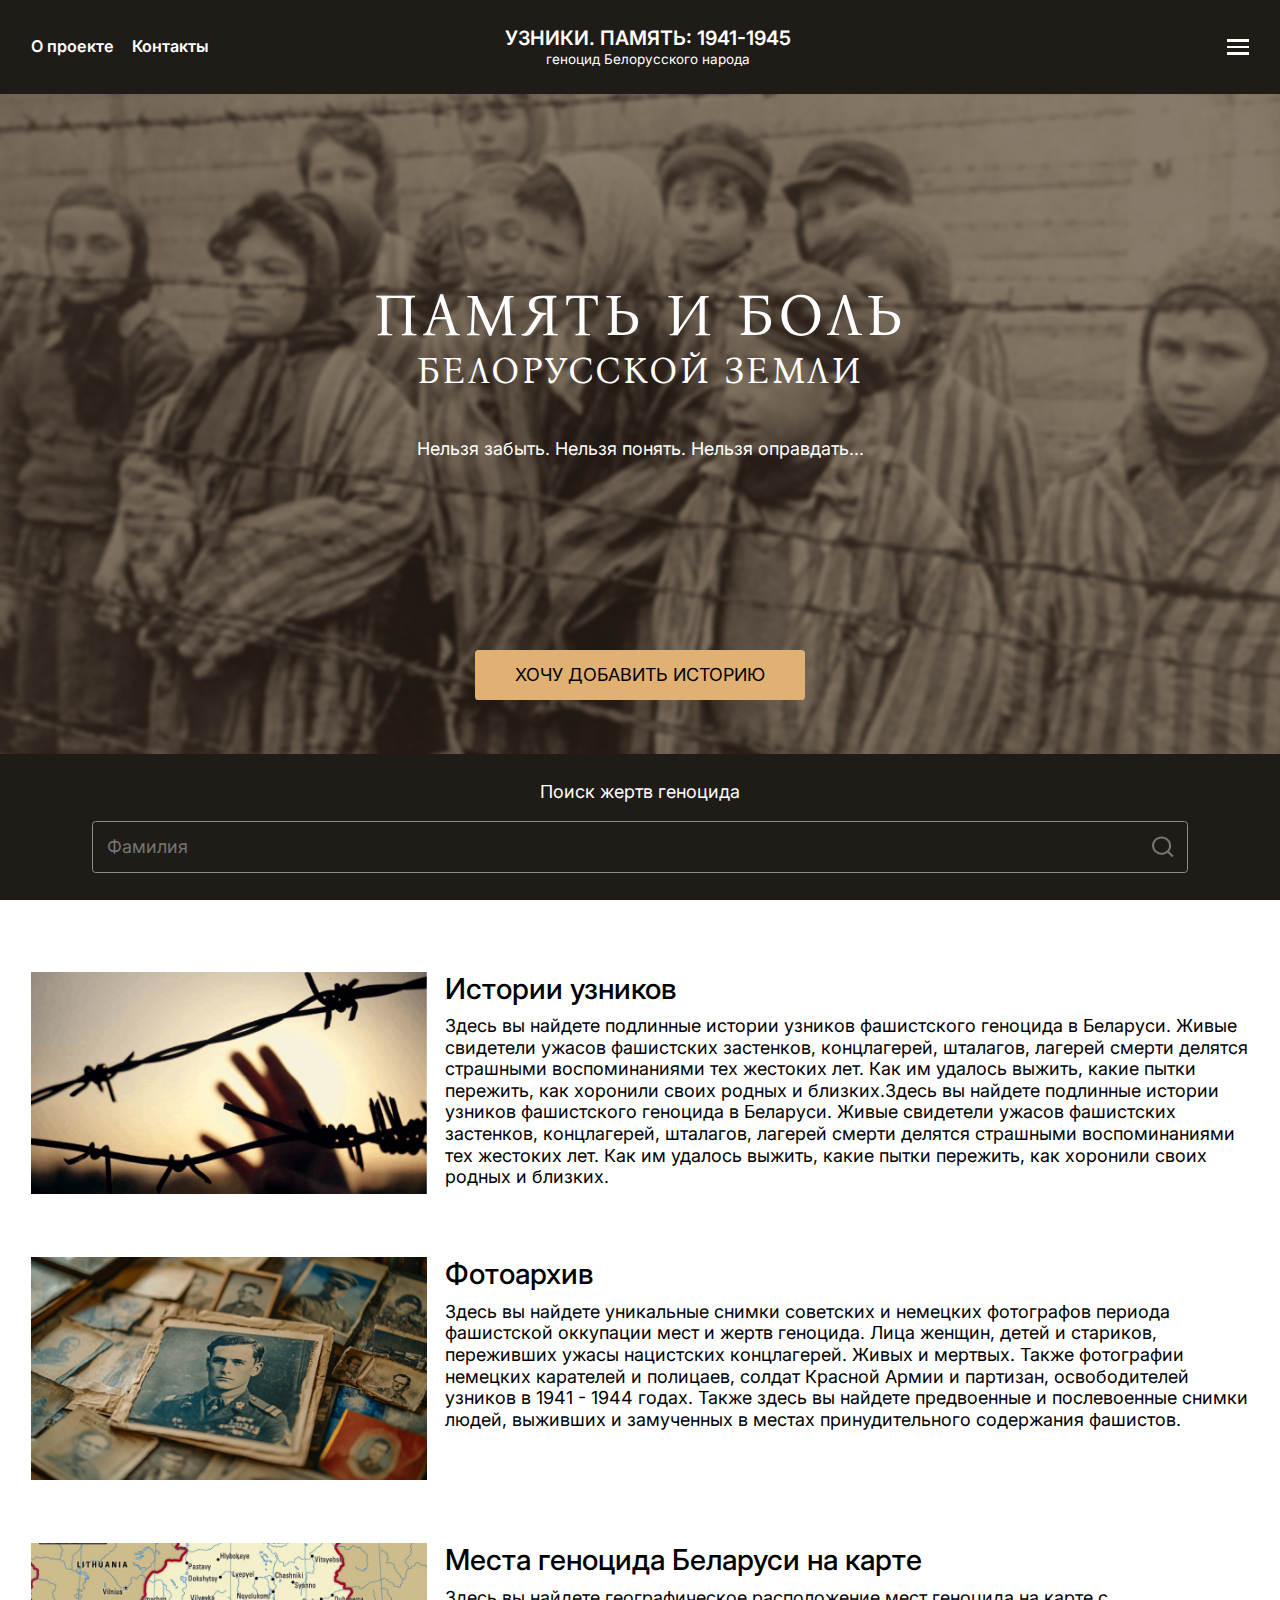
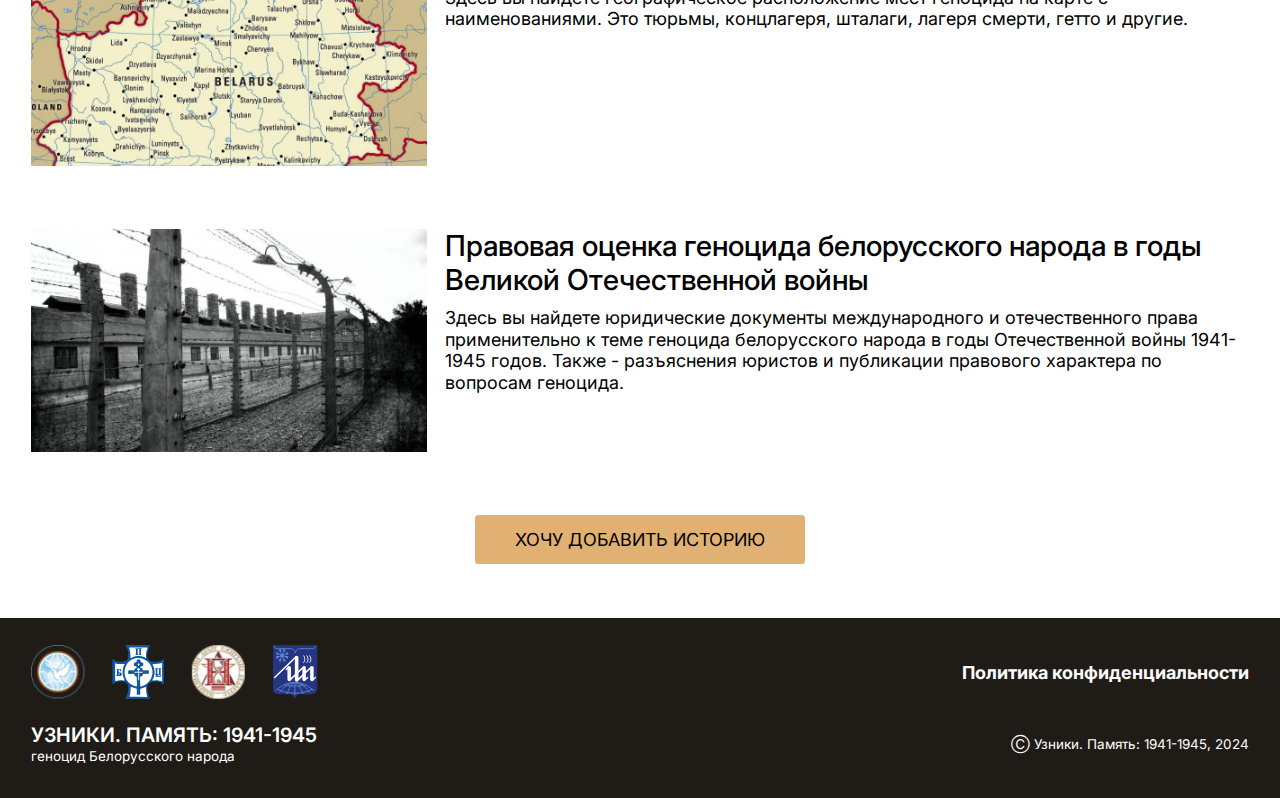
==== commit 61a5cda5: "[UZX-17] Внесены правки стилей по замечаниям" ====
--- a/index.html
+++ b/index.html
@@ -13,7 +13,7 @@
 <body>
     <div id="menu" class="menu">
         <div class="menu__container container">
-            <button id="menuButton_close" class="menu__menuButton menuButton" onclick="document.getElementById('menu').classList.remove('menu--opened')">
+            <button id="menuButton_close" class="menu__menuButton menuButton">
                 <div></div>
                 <div></div>
             </button>
@@ -40,7 +40,7 @@
                 <p>УЗНИКИ. ПАМЯТЬ: 1941-1945</p>
                 <p>геноцид Белорусского народа</p>
             </a>
-            <button id="menuButton_open" class="header__menuButton menuButton" onclick="document.getElementById('menu').classList.add('menu--opened')">
+            <button id="menuButton_open" class="header__menuButton menuButton">
                 <div></div>
                 <div></div>
                 <div></div>
@@ -62,7 +62,7 @@
             <form class="main__search">
                 <label for="victimsSearch">Поиск жертв геноцида</label>
                 <div class="search-container">
-                    <input class="textInput textInput--dark" type="text" name="victimsSearch" id="victimsSearch" placeholder="ФИО и(или) концлагерь" style="padding-right:2.8rem;">
+                    <input class="textInput textInput--dark" type="text" name="victimsSearch" id="victimsSearch" placeholder="Фамилия" style="padding-right:2.8rem;">
                     <button type="submit">
                         <svg xmlns="http://www.w3.org/2000/svg" viewBox="0 0 29 27.84">
                             <path d="M22.8856 20.0324L29 25.9008L26.98 27.84L20.867 21.9702C18.5925 23.7206 15.7634 24.6727 12.8483 24.6687C5.75603 24.6687 0 19.1429 0 12.3344C0 5.52579 5.75603 0 12.8483 0C19.9405 0 25.6966 5.52579 25.6966 12.3344C25.7007 15.1329 24.709 17.8488 22.8856 20.0324ZM20.0219 19.0155C21.8337 17.2268 22.8455 14.8292 22.8414 12.3344C22.8414 7.03469 18.3688 2.74097 12.8483 2.74097C7.3278 2.74097 2.85517 7.03469 2.85517 12.3344C2.85517 17.634 7.3278 21.9277 12.8483 21.9277C15.4471 21.9317 17.9446 20.9603 19.8078 19.221L20.0219 19.0155Z" />
@@ -121,6 +121,7 @@
             <div class="footer__copyright">Ⓒ Узники. Память: 1941-1945, 2024</div>
         </div>
     </footer>
+    <script src="scripts/menu.js"></script>
 </body>
 
 </html>--- a/styles/index.css
+++ b/styles/index.css
@@ -241,6 +241,7 @@
 
 .main__addStory {
     height: calc(100vh - 13.14rem);
+    min-height: 15rem;
     /* .addStory height = 100vh - header height - .main__search height = 100vh - 1.5rem - (1.1 + 0.6) * 1.2rem - 1.5rem - 1.5rem - 1.2rem - 1rem - 0.05rem - 0.8rem - 1.2rem - 0.8rem - 0.05rem - 1.5rem = 100vh - 13.14rem */
     padding: 0 0 4rem 0;
     display: flex;
@@ -279,7 +280,7 @@
 }
 
 .addStory__heading p:nth-child(3) {
-    margin: 2rem 0 0 0;
+    margin: 2.5rem 0 0 0;
     font-family: 'Inter', sans-serif;
 }
 
@@ -498,6 +499,16 @@
         padding: 0 0 2.5rem 0;
     }
 
+    .addStory__heading p:nth-child(1) {
+        font-size: 2rem;
+        letter-spacing: 0.05em;
+    }
+
+    .addStory__heading p:nth-child(2) {
+        font-size: 1.25rem;
+        letter-spacing: 0.05em;
+    }
+
     .main__search {
         padding: 1.5rem 1rem;
     }
@@ -548,6 +559,7 @@
 
     .topic__heading {
         margin: 0 0 0.5rem 0;
+        font-size: 1.25rem;
         text-align: center;
     }
 
